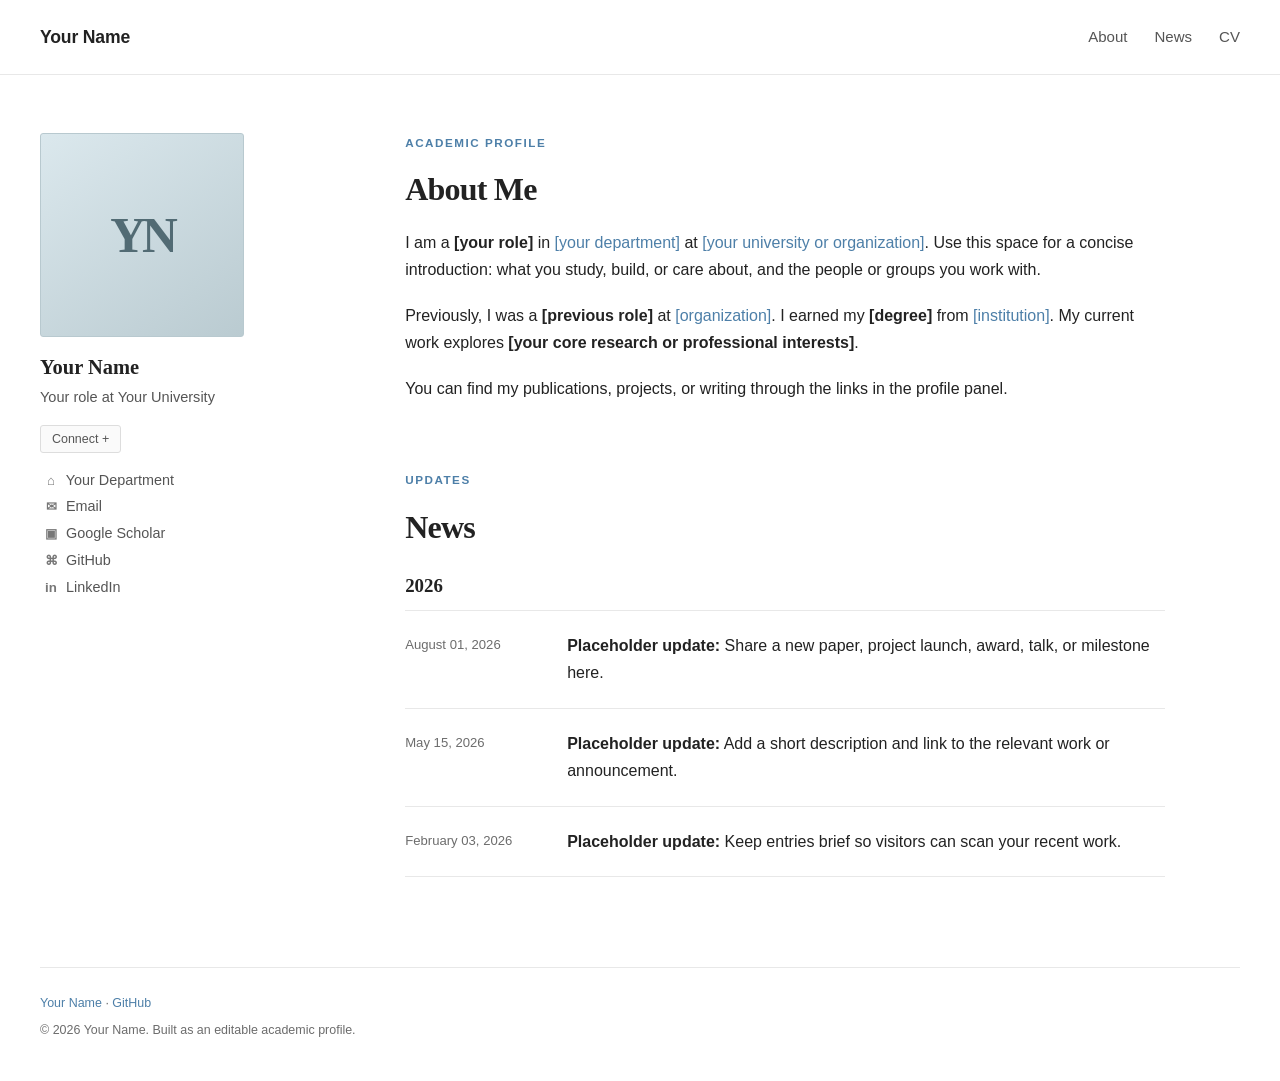
==== index.html @ 4e9aa211 "Initial personal site" ====
<!doctype html>
<html lang="en">
  <head>
    <meta charset="UTF-8" />
    <meta name="viewport" content="width=device-width, initial-scale=1.0" />
    <meta
      name="description"
      content="Placeholder academic profile website."
    />
    <title>Your Name | About</title>
    <link rel="stylesheet" href="styles.css" />
  </head>
  <body>
    <header class="masthead">
      <nav class="nav-wrap" aria-label="Primary navigation">
        <a class="site-name" href="#about">Your Name</a>
        <button class="menu-button" type="button" aria-expanded="false" aria-controls="nav-links">
          <span class="sr-only">Toggle navigation</span>
          <span></span><span></span><span></span>
        </button>
        <div class="nav-links" id="nav-links">
          <a href="#about">About</a>
          <a href="#news">News</a>
          <a href="assets/cv.pdf">CV</a>
        </div>
      </nav>
    </header>

    <main class="page-shell">
      <aside class="profile" aria-label="Profile">
        <div class="avatar" aria-label="Placeholder for your profile photo">
          <span>YN</span>
        </div>
        <h1>Your Name</h1>
        <p class="role">Your role at Your University</p>

        <button class="follow-button" type="button" aria-expanded="true" aria-controls="profile-links">
          Connect <span aria-hidden="true">+</span>
        </button>
        <ul class="profile-links" id="profile-links">
          <li><span class="icon">⌂</span> Your Department</li>
          <li><a href="mailto:you@example.com"><span class="icon">✉</span> Email</a></li>
          <li><a href="https://scholar.google.com/" target="_blank" rel="noreferrer"><span class="icon">▣</span> Google Scholar</a></li>
          <li><a href="https://github.com/your-github-username" target="_blank" rel="noreferrer"><span class="icon">⌘</span> GitHub</a></li>
          <li><a href="https://www.linkedin.com/in/your-linkedin-username" target="_blank" rel="noreferrer"><span class="icon">in</span> LinkedIn</a></li>
        </ul>
      </aside>

      <article class="content">
        <section id="about">
          <p class="eyebrow">Academic profile</p>
          <h2>About Me</h2>
          <p>
            I am a <strong>[your role]</strong> in <a href="#">[your department]</a> at
            <a href="#">[your university or organization]</a>. Use this space for a concise introduction:
            what you study, build, or care about, and the people or groups you work with.
          </p>
          <p>
            Previously, I was a <strong>[previous role]</strong> at <a href="#">[organization]</a>.
            I earned my <strong>[degree]</strong> from <a href="#">[institution]</a>. My current work
            explores <strong>[your core research or professional interests]</strong>.
          </p>
          <p>
            You can find my publications, projects, or writing through the links in the profile panel.
          </p>
        </section>

        <section id="news" class="news-section">
          <p class="eyebrow">Updates</p>
          <h2>News</h2>
          <h3>2026</h3>

          <div class="news-list">
            <article class="news-item">
              <time datetime="2026-08-01">August 01, 2026</time>
              <p><strong>Placeholder update:</strong> Share a new paper, project launch, award, talk, or milestone here.</p>
            </article>
            <article class="news-item">
              <time datetime="2026-05-15">May 15, 2026</time>
              <p><strong>Placeholder update:</strong> Add a short description and link to the relevant work or announcement.</p>
            </article>
            <article class="news-item">
              <time datetime="2026-02-03">February 03, 2026</time>
              <p><strong>Placeholder update:</strong> Keep entries brief so visitors can scan your recent work.</p>
            </article>
          </div>
        </section>
      </article>
    </main>

    <footer>
      <div>
        <a href="#about">Your Name</a> · <a href="https://github.com/your-github-username">GitHub</a>
      </div>
      <p>© <span id="year"></span> Your Name. Built as an editable academic profile.</p>
    </footer>

    <script src="script.js"></script>
  </body>
</html>
---- styles.css ----
:root {
  --ink: #222;
  --muted: #6c6c6c;
  --line: #e8e8e8;
  --accent: #4d7fa8;
  --paper: #fff;
  font-family: -apple-system, BlinkMacSystemFont, "Segoe UI", sans-serif;
  color: var(--ink);
  background: var(--paper);
}

* { box-sizing: border-box; }
html { scroll-behavior: smooth; }
body { margin: 0; line-height: 1.72; font-size: 16px; }
a { color: var(--accent); text-decoration: none; }
a:hover, a:focus-visible { text-decoration: underline; }

.masthead { border-bottom: 1px solid var(--line); }
.nav-wrap {
  width: min(100% - 48px, 1200px);
  min-height: 74px;
  margin: auto;
  display: flex;
  align-items: center;
  justify-content: space-between;
}
.site-name { color: var(--ink); font-size: 1.1rem; font-weight: 700; letter-spacing: -.01em; }
.nav-links { display: flex; gap: 27px; align-items: center; }
.nav-links a { color: #555; font-size: .94rem; }
.menu-button { display: none; border: 0; background: none; padding: 6px; }
.menu-button span:not(.sr-only) { display: block; width: 21px; height: 2px; background: var(--ink); margin: 4px; }
.sr-only { position: absolute; width: 1px; height: 1px; padding: 0; margin: -1px; overflow: hidden; clip: rect(0, 0, 0, 0); white-space: nowrap; border: 0; }

.page-shell {
  width: min(100% - 48px, 1200px);
  margin: 58px auto 90px;
  display: grid;
  grid-template-columns: 250px minmax(0, 760px);
  gap: clamp(56px, 9vw, 130px);
}
.profile { align-self: start; }
.avatar {
  width: 204px;
  aspect-ratio: 1;
  display: grid;
  place-items: center;
  background: linear-gradient(145deg, #dbe8ed, #bacbd1);
  border-radius: 3px;
  border: 1px solid #b8c9cf;
  color: #526b74;
  font: 600 3.1rem Georgia, serif;
  letter-spacing: -.08em;
}
.profile h1 { margin: 18px 0 0; font: 700 1.28rem/1.2 Georgia, serif; }
.role { color: #555; font-size: .91rem; line-height: 1.45; margin: 7px 0 16px; }
.follow-button {
  border: 1px solid #ddd;
  color: #555;
  background: #fafafa;
  padding: 6px 11px;
  border-radius: 3px;
  font-size: .78rem;
  cursor: pointer;
}
.follow-button:hover { background: #f3f3f3; }
.profile-links { list-style: none; padding: 0; margin: 14px 0; font-size: .9rem; line-height: 1.86; }
.profile-links.is-hidden { display: none; }
.profile-links li { color: #555; }
.profile-links a { color: #555; }
.icon { display: inline-block; width: 22px; color: #777; text-align: center; font-weight: 700; font-size: .83rem; }

.content { max-width: 760px; }
.content section { scroll-margin-top: 28px; }
.eyebrow { color: var(--accent); font-size: .73rem; font-weight: 700; letter-spacing: .13em; text-transform: uppercase; margin: 0 0 2px; }
h2 { font: 700 2rem/1.18 Georgia, "Times New Roman", serif; margin: 0 0 20px; letter-spacing: -.025em; }
.content p { margin: 0 0 18px; }
.news-section { margin-top: 68px; }
.news-section h3 { font: 700 1.18rem/1.3 Georgia, serif; padding-bottom: 11px; margin: 28px 0 0; border-bottom: 1px solid var(--line); }
.news-list { margin: 0; }
.news-item { display: grid; grid-template-columns: 142px 1fr; gap: 20px; padding: 21px 0; border-bottom: 1px solid var(--line); }
.news-item time { color: var(--muted); font-size: .82rem; padding-top: 2px; white-space: nowrap; }
.news-item p { margin: 0; }

footer { width: min(100% - 48px, 1200px); margin: 0 auto; padding: 25px 0 40px; border-top: 1px solid var(--line); color: var(--muted); font-size: .78rem; }
footer p { margin: 5px 0 0; }

@media (max-width: 760px) {
  .nav-wrap, .page-shell, footer { width: min(100% - 36px, 560px); }
  .nav-wrap { min-height: 62px; position: relative; }
  .menu-button { display: block; }
  .nav-links { display: none; position: absolute; z-index: 2; right: 0; top: 54px; flex-direction: column; align-items: stretch; min-width: 140px; gap: 0; padding: 8px 0; background: white; border: 1px solid var(--line); box-shadow: 0 8px 18px rgba(0,0,0,.06); }
  .nav-links.is-open { display: flex; }
  .nav-links a { padding: 8px 15px; }
  .page-shell { display: block; margin-top: 38px; }
  .profile { padding-bottom: 30px; border-bottom: 1px solid var(--line); margin-bottom: 39px; }
  .avatar { width: 130px; }
  .news-item { grid-template-columns: 1fr; gap: 5px; }
}
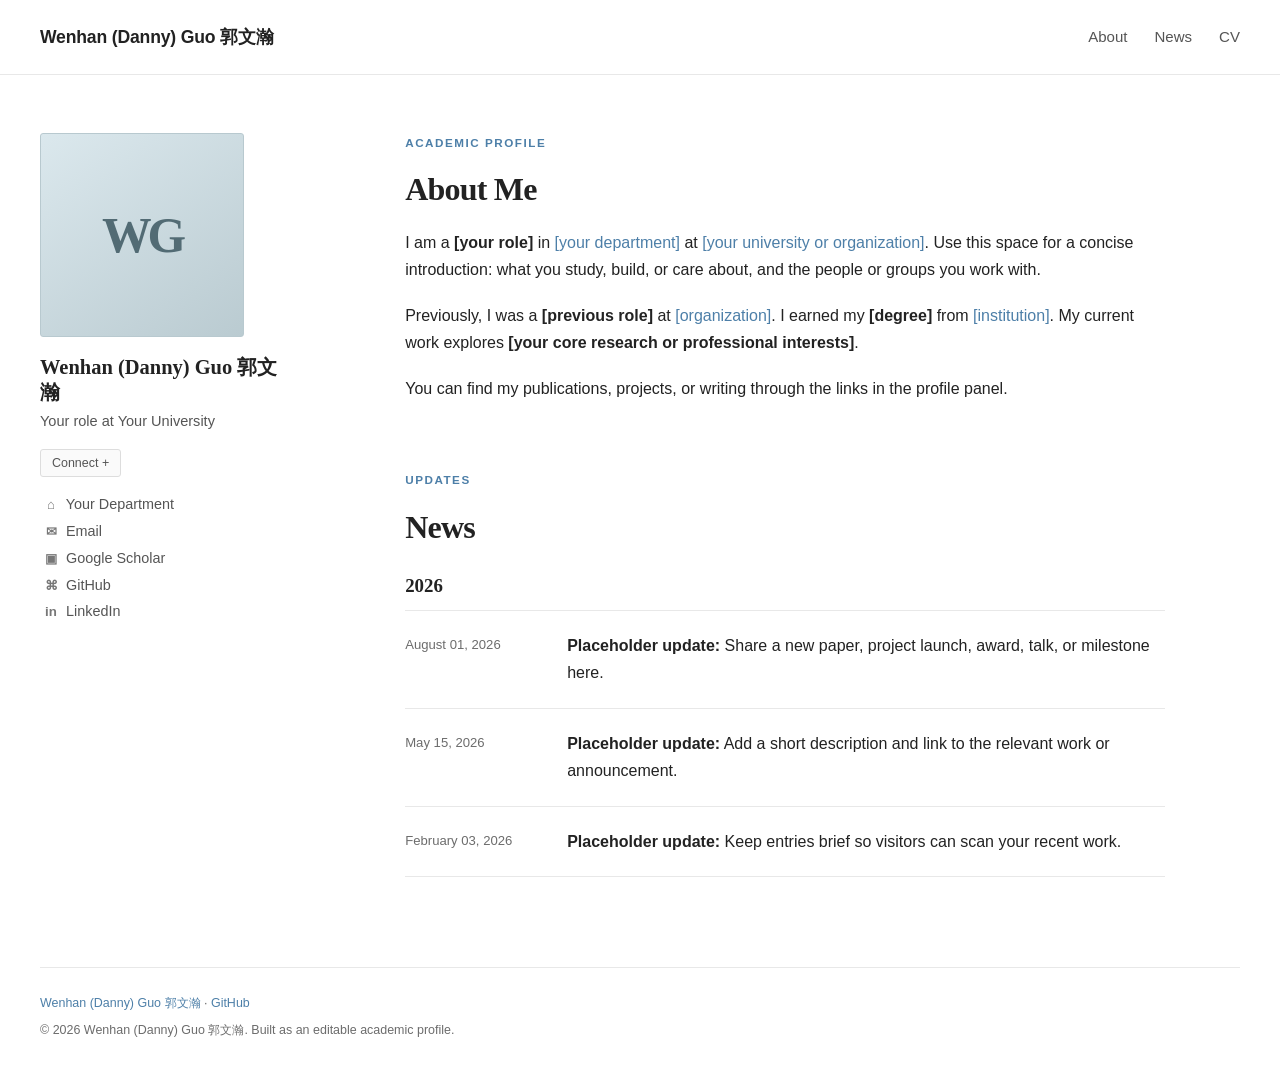
==== commit c375c732: "Personalize site identity" ====
--- a/index.html
+++ b/index.html
@@ -5,15 +5,15 @@
     <meta name="viewport" content="width=device-width, initial-scale=1.0" />
     <meta
       name="description"
-      content="Placeholder academic profile website."
+      content="Personal academic profile for Wenhan (Danny) Guo 郭文瀚."
     />
-    <title>Your Name | About</title>
+    <title>Wenhan (Danny) Guo 郭文瀚 | About</title>
     <link rel="stylesheet" href="styles.css" />
   </head>
   <body>
     <header class="masthead">
       <nav class="nav-wrap" aria-label="Primary navigation">
-        <a class="site-name" href="#about">Your Name</a>
+        <a class="site-name" href="#about">Wenhan (Danny) Guo 郭文瀚</a>
         <button class="menu-button" type="button" aria-expanded="false" aria-controls="nav-links">
           <span class="sr-only">Toggle navigation</span>
           <span></span><span></span><span></span>
@@ -29,9 +29,9 @@
     <main class="page-shell">
       <aside class="profile" aria-label="Profile">
         <div class="avatar" aria-label="Placeholder for your profile photo">
-          <span>YN</span>
+          <span>WG</span>
         </div>
-        <h1>Your Name</h1>
+        <h1>Wenhan (Danny) Guo 郭文瀚</h1>
         <p class="role">Your role at Your University</p>
 
         <button class="follow-button" type="button" aria-expanded="true" aria-controls="profile-links">
@@ -41,7 +41,7 @@
           <li><span class="icon">⌂</span> Your Department</li>
           <li><a href="mailto:you@example.com"><span class="icon">✉</span> Email</a></li>
           <li><a href="https://scholar.google.com/" target="_blank" rel="noreferrer"><span class="icon">▣</span> Google Scholar</a></li>
-          <li><a href="https://github.com/your-github-username" target="_blank" rel="noreferrer"><span class="icon">⌘</span> GitHub</a></li>
+          <li><a href="https://github.com/wenhanguo" target="_blank" rel="noreferrer"><span class="icon">⌘</span> GitHub</a></li>
           <li><a href="https://www.linkedin.com/in/your-linkedin-username" target="_blank" rel="noreferrer"><span class="icon">in</span> LinkedIn</a></li>
         </ul>
       </aside>
@@ -90,9 +90,9 @@
 
     <footer>
       <div>
-        <a href="#about">Your Name</a> · <a href="https://github.com/your-github-username">GitHub</a>
+        <a href="#about">Wenhan (Danny) Guo 郭文瀚</a> · <a href="https://github.com/wenhanguo">GitHub</a>
       </div>
-      <p>© <span id="year"></span> Your Name. Built as an editable academic profile.</p>
+      <p>© <span id="year"></span> Wenhan (Danny) Guo 郭文瀚. Built as an editable academic profile.</p>
     </footer>
 
     <script src="script.js"></script>
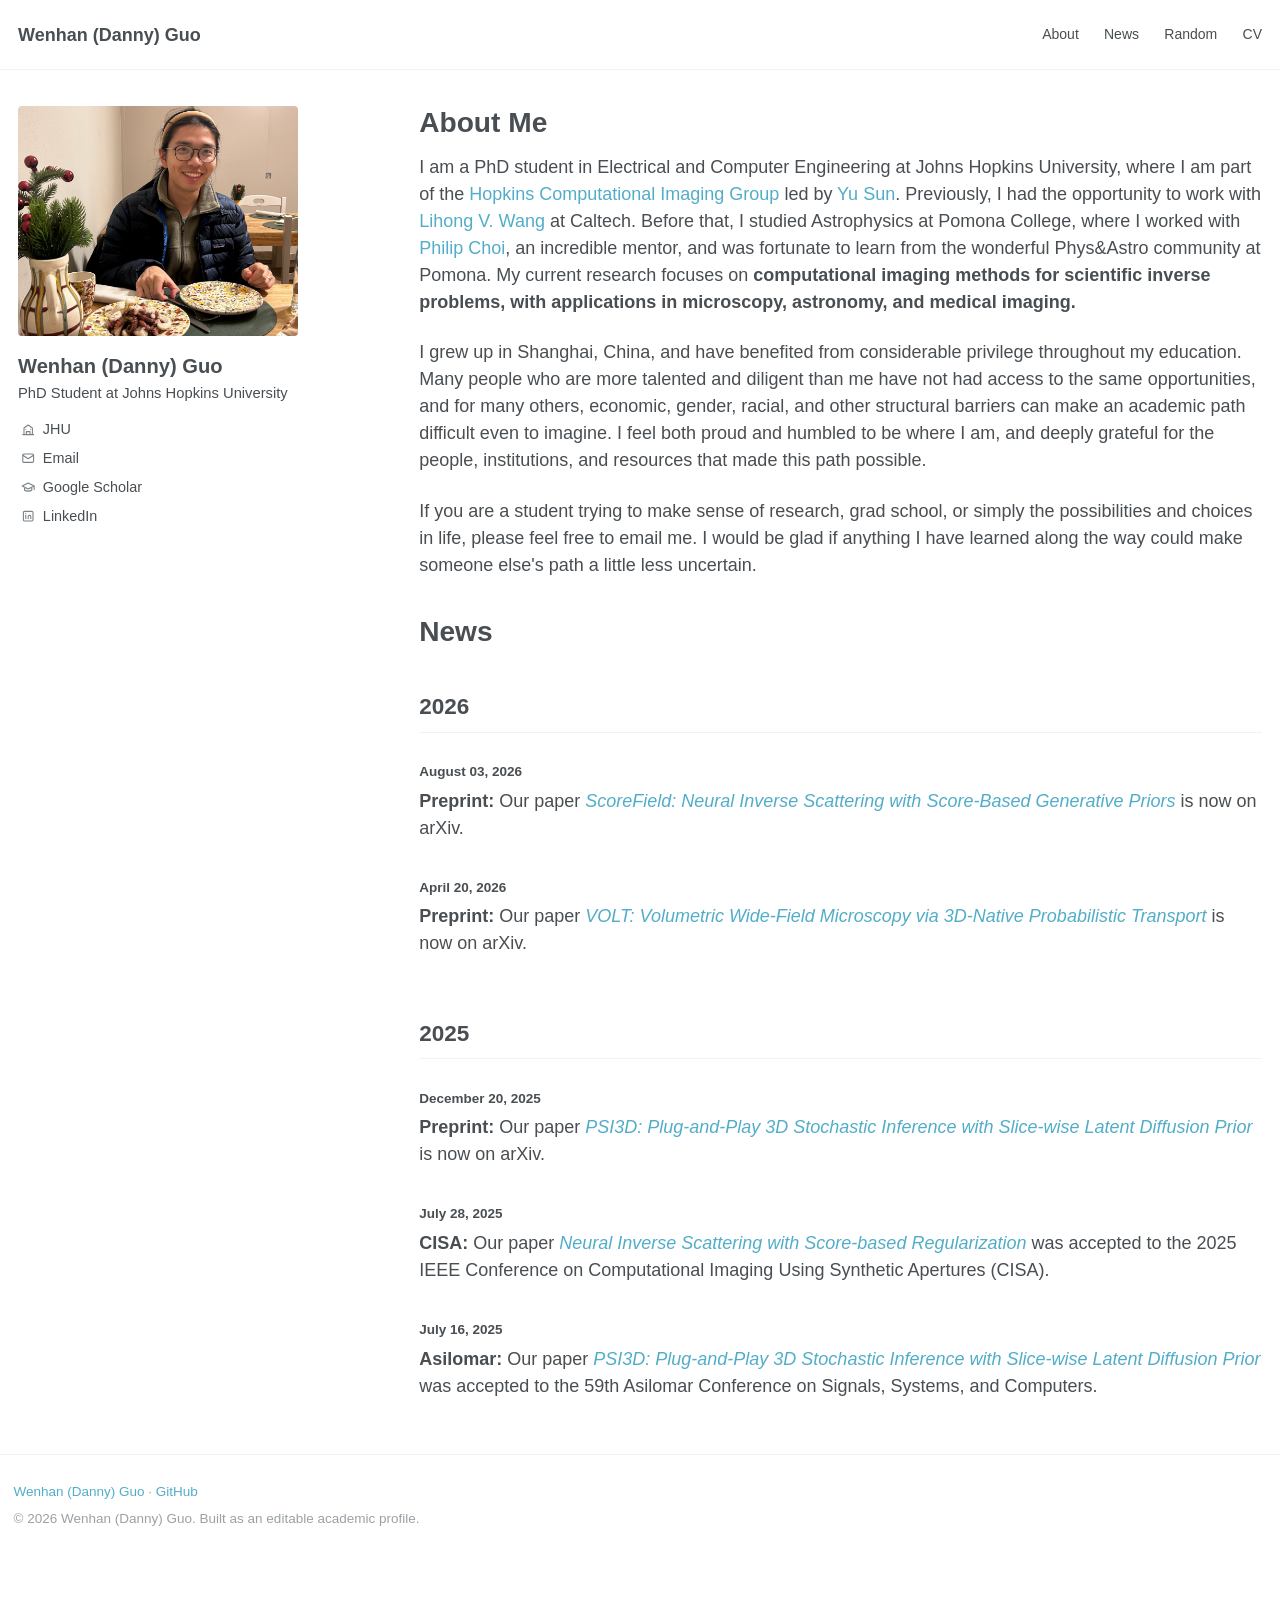
==== commit aea5f721: "Publish personal site content and updates" ====
--- a/index.html
+++ b/index.html
@@ -5,15 +5,15 @@
     <meta name="viewport" content="width=device-width, initial-scale=1.0" />
     <meta
       name="description"
-      content="Personal academic profile for Wenhan (Danny) Guo 郭文瀚."
+      content="Personal academic profile for Wenhan (Danny) Guo."
     />
-    <title>Wenhan (Danny) Guo 郭文瀚 | About</title>
+    <title>Wenhan (Danny) Guo | About</title>
     <link rel="stylesheet" href="styles.css" />
   </head>
   <body>
     <header class="masthead">
       <nav class="nav-wrap" aria-label="Primary navigation">
-        <a class="site-name" href="#about">Wenhan (Danny) Guo 郭文瀚</a>
+        <a class="site-name" href="#about">Wenhan (Danny) Guo</a>
         <button class="menu-button" type="button" aria-expanded="false" aria-controls="nav-links">
           <span class="sr-only">Toggle navigation</span>
           <span></span><span></span><span></span>
@@ -21,6 +21,7 @@
         <div class="nav-links" id="nav-links">
           <a href="#about">About</a>
           <a href="#news">News</a>
+          <a href="random.html">Random</a>
           <a href="assets/cv.pdf">CV</a>
         </div>
       </nav>
@@ -28,21 +29,15 @@
 
     <main class="page-shell">
       <aside class="profile" aria-label="Profile">
-        <div class="avatar" aria-label="Placeholder for your profile photo">
-          <span>WG</span>
-        </div>
-        <h1>Wenhan (Danny) Guo 郭文瀚</h1>
-        <p class="role">Your role at Your University</p>
+        <img class="avatar" src="assets/headshot.png" alt="Wenhan (Danny) Guo" />
+        <h1>Wenhan (Danny) Guo</h1>
+        <p class="role">PhD Student at Johns Hopkins University</p>
 
-        <button class="follow-button" type="button" aria-expanded="true" aria-controls="profile-links">
-          Connect <span aria-hidden="true">+</span>
-        </button>
         <ul class="profile-links" id="profile-links">
-          <li><span class="icon">⌂</span> Your Department</li>
-          <li><a href="mailto:you@example.com"><span class="icon">✉</span> Email</a></li>
-          <li><a href="https://scholar.google.com/" target="_blank" rel="noreferrer"><span class="icon">▣</span> Google Scholar</a></li>
-          <li><a href="https://github.com/wenhanguo" target="_blank" rel="noreferrer"><span class="icon">⌘</span> GitHub</a></li>
-          <li><a href="https://www.linkedin.com/in/your-linkedin-username" target="_blank" rel="noreferrer"><span class="icon">in</span> LinkedIn</a></li>
+          <li><span class="icon" aria-hidden="true"><svg viewBox="0 0 24 24"><path d="M3 21h18M5 21V10l7-5 7 5v11M9 21v-5h6v5M8 12h.01M16 12h.01" /></svg></span> JHU</li>
+          <li><a href="mailto:wguo28@jh.edu"><span class="icon" aria-hidden="true"><svg viewBox="0 0 24 24"><rect x="3" y="5" width="18" height="14" rx="2" /><path d="m3 7 9 6 9-6" /></svg></span> Email</a></li>
+          <li><a href="https://scholar.google.com/citations?hl=en&user=koQG0FkAAAAJ" target="_blank" rel="noreferrer"><span class="icon" aria-hidden="true"><svg viewBox="0 0 24 24"><path d="m2 10 10-5 10 5-10 5zM6 12v5c3 2 9 2 12 0v-5M22 10v6" /></svg></span> Google Scholar</a></li>
+          <li><a href="https://www.linkedin.com/in/wenhan-danny-guo-a73968199/" target="_blank" rel="noreferrer"><span class="icon" aria-hidden="true"><svg viewBox="0 0 24 24"><rect x="4" y="4" width="16" height="16" rx="2" /><path d="M8 10v6M8 7v.01M12 16v-3.2a2.2 2.2 0 0 1 4.4 0V16" /></svg></span> LinkedIn</a></li>
         </ul>
       </aside>
 
@@ -51,17 +46,13 @@
           <p class="eyebrow">Academic profile</p>
           <h2>About Me</h2>
           <p>
-            I am a <strong>[your role]</strong> in <a href="#">[your department]</a> at
-            <a href="#">[your university or organization]</a>. Use this space for a concise introduction:
-            what you study, build, or care about, and the people or groups you work with.
+            I am a PhD student in Electrical and Computer Engineering at Johns Hopkins University, where I am part of the <a href="https://hcig.wse.jhu.edu/">Hopkins Computational Imaging Group</a> led by <a href="https://sunyumark.github.io/">Yu Sun</a>. Previously, I had the opportunity to work with <a href="https://mede.caltech.edu/people/lvw">Lihong V. Wang</a> at Caltech. Before that, I studied Astrophysics at Pomona College, where I worked with <a href="https://www.pomona.edu/directory/people/philip-choi">Philip Choi</a>, an incredible mentor, and was fortunate to learn from the wonderful Phys&Astro community at Pomona. My current research focuses on <strong>computational imaging methods for scientific inverse problems, with applications in microscopy, astronomy, and medical imaging.</strong>
           </p>
           <p>
-            Previously, I was a <strong>[previous role]</strong> at <a href="#">[organization]</a>.
-            I earned my <strong>[degree]</strong> from <a href="#">[institution]</a>. My current work
-            explores <strong>[your core research or professional interests]</strong>.
+            I grew up in Shanghai, China, and have benefited from considerable privilege throughout my education. Many people who are more talented and diligent than me have not had access to the same opportunities, and for many others, economic, gender, racial, and other structural barriers can make an academic path difficult even to imagine. I feel both proud and humbled to be where I am, and deeply grateful for the people, institutions, and resources that made this path possible.
           </p>
           <p>
-            You can find my publications, projects, or writing through the links in the profile panel.
+            If you are a student trying to make sense of research, grad school, or simply the possibilities and choices in life, please feel free to email me. I would be glad if anything I have learned along the way could make someone else's path a little less uncertain.
           </p>
         </section>
 
@@ -72,16 +63,28 @@
 
           <div class="news-list">
             <article class="news-item">
-              <time datetime="2026-08-01">August 01, 2026</time>
-              <p><strong>Placeholder update:</strong> Share a new paper, project launch, award, talk, or milestone here.</p>
+              <time datetime="2026-08-03">August 03, 2026</time>
+              <p><strong>Preprint:</strong> Our paper <a href="https://arxiv.org/abs/2608.02937" target="_blank" rel="noreferrer"><em>ScoreField: Neural Inverse Scattering with Score-Based Generative Priors</em></a> is now on arXiv.</p>
             </article>
             <article class="news-item">
-              <time datetime="2026-05-15">May 15, 2026</time>
-              <p><strong>Placeholder update:</strong> Add a short description and link to the relevant work or announcement.</p>
+              <time datetime="2026-04-20">April 20, 2026</time>
+              <p><strong>Preprint:</strong> Our paper <a href="https://arxiv.org/abs/2604.18807" target="_blank" rel="noreferrer"><em>VOLT: Volumetric Wide-Field Microscopy via 3D-Native Probabilistic Transport</em></a> is now on arXiv.</p>
+            </article>
+          </div>
+
+          <h3>2025</h3>
+          <div class="news-list">
+            <article class="news-item">
+              <time datetime="2025-12-20">December 20, 2025</time>
+              <p><strong>Preprint:</strong> Our paper <a href="https://arxiv.org/abs/2512.18367" target="_blank" rel="noreferrer"><em>PSI3D: Plug-and-Play 3D Stochastic Inference with Slice-wise Latent Diffusion Prior</em></a> is now on arXiv.</p>
             </article>
             <article class="news-item">
-              <time datetime="2026-02-03">February 03, 2026</time>
-              <p><strong>Placeholder update:</strong> Keep entries brief so visitors can scan your recent work.</p>
+              <time datetime="2025-07-28">July 28, 2025</time>
+              <p><strong>CISA:</strong> Our paper <a href="https://arxiv.org/abs/2505.14560" target="_blank" rel="noreferrer"><em>Neural Inverse Scattering with Score-based Regularization</em></a> was accepted to the 2025 IEEE Conference on Computational Imaging Using Synthetic Apertures (CISA).</p>
+            </article>
+            <article class="news-item">
+              <time datetime="2025-07-16">July 16, 2025</time>
+              <p><strong>Asilomar:</strong> Our paper <a href="https://arxiv.org/abs/2512.18367" target="_blank" rel="noreferrer"><em>PSI3D: Plug-and-Play 3D Stochastic Inference with Slice-wise Latent Diffusion Prior</em></a> was accepted to the 59th Asilomar Conference on Signals, Systems, and Computers.</p>
             </article>
           </div>
         </section>
@@ -90,9 +93,9 @@
 
     <footer>
       <div>
-        <a href="#about">Wenhan (Danny) Guo 郭文瀚</a> · <a href="https://github.com/wenhanguo">GitHub</a>
+        <a href="#about">Wenhan (Danny) Guo</a> · <a href="https://github.com/wenhanguo">GitHub</a>
       </div>
-      <p>© <span id="year"></span> Wenhan (Danny) Guo 郭文瀚. Built as an editable academic profile.</p>
+      <p>© <span id="year"></span> Wenhan (Danny) Guo. Built as an editable academic profile.</p>
     </footer>
 
     <script src="script.js"></script>
--- a/styles.css
+++ b/styles.css
@@ -1,98 +1,186 @@
 :root {
-  --ink: #222;
-  --muted: #6c6c6c;
-  --line: #e8e8e8;
-  --accent: #4d7fa8;
-  --paper: #fff;
-  font-family: -apple-system, BlinkMacSystemFont, "Segoe UI", sans-serif;
-  color: var(--ink);
-  background: var(--paper);
+  --ink: #494e52;
+  --muted: #7a8288;
+  --line: #f2f3f3;
+  --link: #52adc8;
+  font-family: -apple-system, ".SFNSText-Regular", "San Francisco", Roboto,
+    "Segoe UI", "Helvetica Neue", "Lucida Grande", Arial, sans-serif;
 }
 
 * { box-sizing: border-box; }
-html { scroll-behavior: smooth; }
-body { margin: 0; line-height: 1.72; font-size: 16px; }
-a { color: var(--accent); text-decoration: none; }
+html { font-size: 16px; scroll-behavior: smooth; }
+body {
+  margin: 0;
+  padding: 70px 0 9em;
+  color: var(--ink);
+  font: 1rem/1.5 -apple-system, ".SFNSText-Regular", "San Francisco", Roboto,
+    "Segoe UI", "Helvetica Neue", "Lucida Grande", Arial, sans-serif;
+}
+a { color: var(--link); text-decoration: none; }
 a:hover, a:focus-visible { text-decoration: underline; }
 
-.masthead { border-bottom: 1px solid var(--line); }
+.masthead {
+  position: fixed;
+  z-index: 20;
+  top: 0;
+  width: 100%;
+  height: 70px;
+  background: #fff;
+  border-bottom: 1px solid var(--line);
+}
 .nav-wrap {
-  width: min(100% - 48px, 1200px);
-  min-height: 74px;
-  margin: auto;
+  max-width: 1280px;
+  min-height: 70px;
+  margin: 0 auto;
+  padding: 1em;
   display: flex;
   align-items: center;
   justify-content: space-between;
 }
-.site-name { color: var(--ink); font-size: 1.1rem; font-weight: 700; letter-spacing: -.01em; }
-.nav-links { display: flex; gap: 27px; align-items: center; }
-.nav-links a { color: #555; font-size: .94rem; }
-.menu-button { display: none; border: 0; background: none; padding: 6px; }
-.menu-button span:not(.sr-only) { display: block; width: 21px; height: 2px; background: var(--ink); margin: 4px; }
-.sr-only { position: absolute; width: 1px; height: 1px; padding: 0; margin: -1px; overflow: hidden; clip: rect(0, 0, 0, 0); white-space: nowrap; border: 0; }
+.site-name { color: var(--ink); font-weight: 700; }
+.nav-links { display: flex; gap: 1.4em; }
+.nav-links a { color: var(--ink); font-size: .78em; }
+.menu-button { display: none; }
+.sr-only { position: absolute; width: 1px; height: 1px; overflow: hidden; clip: rect(1px, 1px, 1px, 1px); }
 
 .page-shell {
-  width: min(100% - 48px, 1200px);
-  margin: 58px auto 90px;
+  max-width: 1280px;
+  margin: 0 auto;
+  padding: 2em 1em;
   display: grid;
-  grid-template-columns: 250px minmax(0, 760px);
-  gap: clamp(56px, 9vw, 130px);
+  grid-template-columns: minmax(250px, 28%) minmax(0, 1fr);
+  gap: 4.25%;
 }
 .profile { align-self: start; }
 .avatar {
-  width: 204px;
-  aspect-ratio: 1;
-  display: grid;
-  place-items: center;
-  background: linear-gradient(145deg, #dbe8ed, #bacbd1);
-  border-radius: 3px;
-  border: 1px solid #b8c9cf;
-  color: #526b74;
-  font: 600 3.1rem Georgia, serif;
-  letter-spacing: -.08em;
+  width: 100%;
+  max-width: 280px;
+  height: auto;
+  display: block;
+  color: #7a8288;
+  background: #f2f3f3;
+  border-radius: 4px;
+  font-size: 2rem;
+  font-weight: 700;
 }
-.profile h1 { margin: 18px 0 0; font: 700 1.28rem/1.2 Georgia, serif; }
-.role { color: #555; font-size: .91rem; line-height: 1.45; margin: 7px 0 16px; }
+.profile h1 {
+  margin: .9em 0 .2em;
+  color: var(--ink);
+  font-size: 1.12em;
+  line-height: 1.2;
+}
+.role { margin: 0 0 1em; font-size: .82em; }
 .follow-button {
-  border: 1px solid #ddd;
-  color: #555;
-  background: #fafafa;
-  padding: 6px 11px;
-  border-radius: 3px;
-  font-size: .78rem;
+  margin-bottom: .25em;
+  padding: .5em 1em;
+  color: var(--muted);
+  background: #fff;
+  border: 1px solid #bdc1c4;
+  border-radius: 4px;
+  font-size: .75em;
+  font-weight: 700;
   cursor: pointer;
 }
-.follow-button:hover { background: #f3f3f3; }
-.profile-links { list-style: none; padding: 0; margin: 14px 0; font-size: .9rem; line-height: 1.86; }
+.follow-button:hover { color: #fff; background: var(--muted); }
+.profile-links { margin: .7em 0 0; padding: 0; list-style: none; font-size: .8em; }
+.profile-links li { margin: 0 0 .35em; }
+.profile-links a, .profile-links li { color: var(--ink); }
 .profile-links.is-hidden { display: none; }
-.profile-links li { color: #555; }
-.profile-links a { color: #555; }
-.icon { display: inline-block; width: 22px; color: #777; text-align: center; font-weight: 700; font-size: .83rem; }
+.icon { display: inline-block; width: 1.45em; color: #7a8288; text-align: center; vertical-align: -.16em; }
+.icon svg { width: 1em; height: 1em; fill: none; stroke: currentColor; stroke-linecap: round; stroke-linejoin: round; stroke-width: 1.8; }
 
-.content { max-width: 760px; }
-.content section { scroll-margin-top: 28px; }
-.eyebrow { color: var(--accent); font-size: .73rem; font-weight: 700; letter-spacing: .13em; text-transform: uppercase; margin: 0 0 2px; }
-h2 { font: 700 2rem/1.18 Georgia, "Times New Roman", serif; margin: 0 0 20px; letter-spacing: -.025em; }
-.content p { margin: 0 0 18px; }
-.news-section { margin-top: 68px; }
-.news-section h3 { font: 700 1.18rem/1.3 Georgia, serif; padding-bottom: 11px; margin: 28px 0 0; border-bottom: 1px solid var(--line); }
+.content { max-width: 850px; }
+.content section { scroll-margin-top: 5em; }
+.eyebrow { display: none; }
+h2, h3 {
+  margin: 0 0 .5em;
+  color: var(--ink);
+  font: inherit;
+  font-weight: 700;
+  line-height: 1.2;
+}
+h2 { font-size: 1.563em; }
+h3 { margin-top: 2em; font-size: 1.25em; }
+.content p { margin: 0 0 1.3em; }
+.news-section { margin-top: 2em; }
+.news-section h3 { padding-bottom: .5em; border-bottom: 1px solid var(--line); }
 .news-list { margin: 0; }
-.news-item { display: grid; grid-template-columns: 142px 1fr; gap: 20px; padding: 21px 0; border-bottom: 1px solid var(--line); }
-.news-item time { color: var(--muted); font-size: .82rem; padding-top: 2px; white-space: nowrap; }
+.news-item {
+  display: block;
+  padding: 1em 0;
+  border-bottom: 0;
+}
+.news-item time {
+  display: block;
+  margin-bottom: .4em;
+  color: var(--ink);
+  font-size: .75em;
+  font-weight: 700;
+}
 .news-item p { margin: 0; }
 
-footer { width: min(100% - 48px, 1200px); margin: 0 auto; padding: 25px 0 40px; border-top: 1px solid var(--line); color: var(--muted); font-size: .78rem; }
-footer p { margin: 5px 0 0; }
+footer {
+  max-width: 1280px;
+  margin: 0 auto;
+  padding: 2em 1em;
+  color: #9ba1a6;
+  font-size: .75em;
+  border-top: 1px solid var(--line);
+}
+footer p { margin: .5em 0 0; }
 
-@media (max-width: 760px) {
-  .nav-wrap, .page-shell, footer { width: min(100% - 36px, 560px); }
-  .nav-wrap { min-height: 62px; position: relative; }
-  .menu-button { display: block; }
-  .nav-links { display: none; position: absolute; z-index: 2; right: 0; top: 54px; flex-direction: column; align-items: stretch; min-width: 140px; gap: 0; padding: 8px 0; background: white; border: 1px solid var(--line); box-shadow: 0 8px 18px rgba(0,0,0,.06); }
+@media (min-width: 48em) { html { font-size: 18px; } }
+@media (max-width: 47.99em) {
+  .nav-wrap { min-height: 60px; }
+  .masthead { height: 60px; }
+  body { padding-top: 60px; }
+  .menu-button { display: block; padding: .4em; border: 0; background: transparent; }
+  .menu-button span:not(.sr-only) { display: block; width: 22px; height: 2px; margin: 4px; background: var(--ink); }
+  .nav-links {
+    display: none;
+    position: absolute;
+    top: 60px;
+    right: 1em;
+    flex-direction: column;
+    gap: 0;
+    padding: .5em 0;
+    background: #fff;
+    border: 1px solid var(--line);
+  }
   .nav-links.is-open { display: flex; }
-  .nav-links a { padding: 8px 15px; }
-  .page-shell { display: block; margin-top: 38px; }
-  .profile { padding-bottom: 30px; border-bottom: 1px solid var(--line); margin-bottom: 39px; }
-  .avatar { width: 130px; }
-  .news-item { grid-template-columns: 1fr; gap: 5px; }
+  .nav-links a { padding: .55em 1em; }
+  .page-shell { display: block; padding-top: 1.5em; }
+  .profile { margin-bottom: 2em; }
+  .avatar { width: 190px; }
 }
+.random-page {
+  max-width: 1280px;
+  min-height: 55vh;
+  margin: 0 auto;
+  padding: 2em 1em;
+  display: grid;
+  grid-template-columns: minmax(250px, 28%) minmax(0, 1fr);
+  gap: 4.25%;
+}
+.random-portrait { align-self: start; }
+.random-portrait img {
+  display: block;
+  width: 100%;
+  max-width: 800px;
+  height: auto;
+  border-radius: 4px;
+}
+.random-content h1 {
+  margin: 0 0 .5em;
+  color: var(--ink);
+  font-size: 1.563em;
+  line-height: 1.2;
+}
+.random-content ul { margin: 1em 0; padding-left: 1.2em; }
+.random-content li { margin-bottom: .5em; }
+
+@media (max-width: 47.99em) {
+  .random-page { display: block; padding-top: 1.5em; }
+  .random-portrait { margin-bottom: 2em; }
+  .random-portrait img { width: 150px; }
+}
